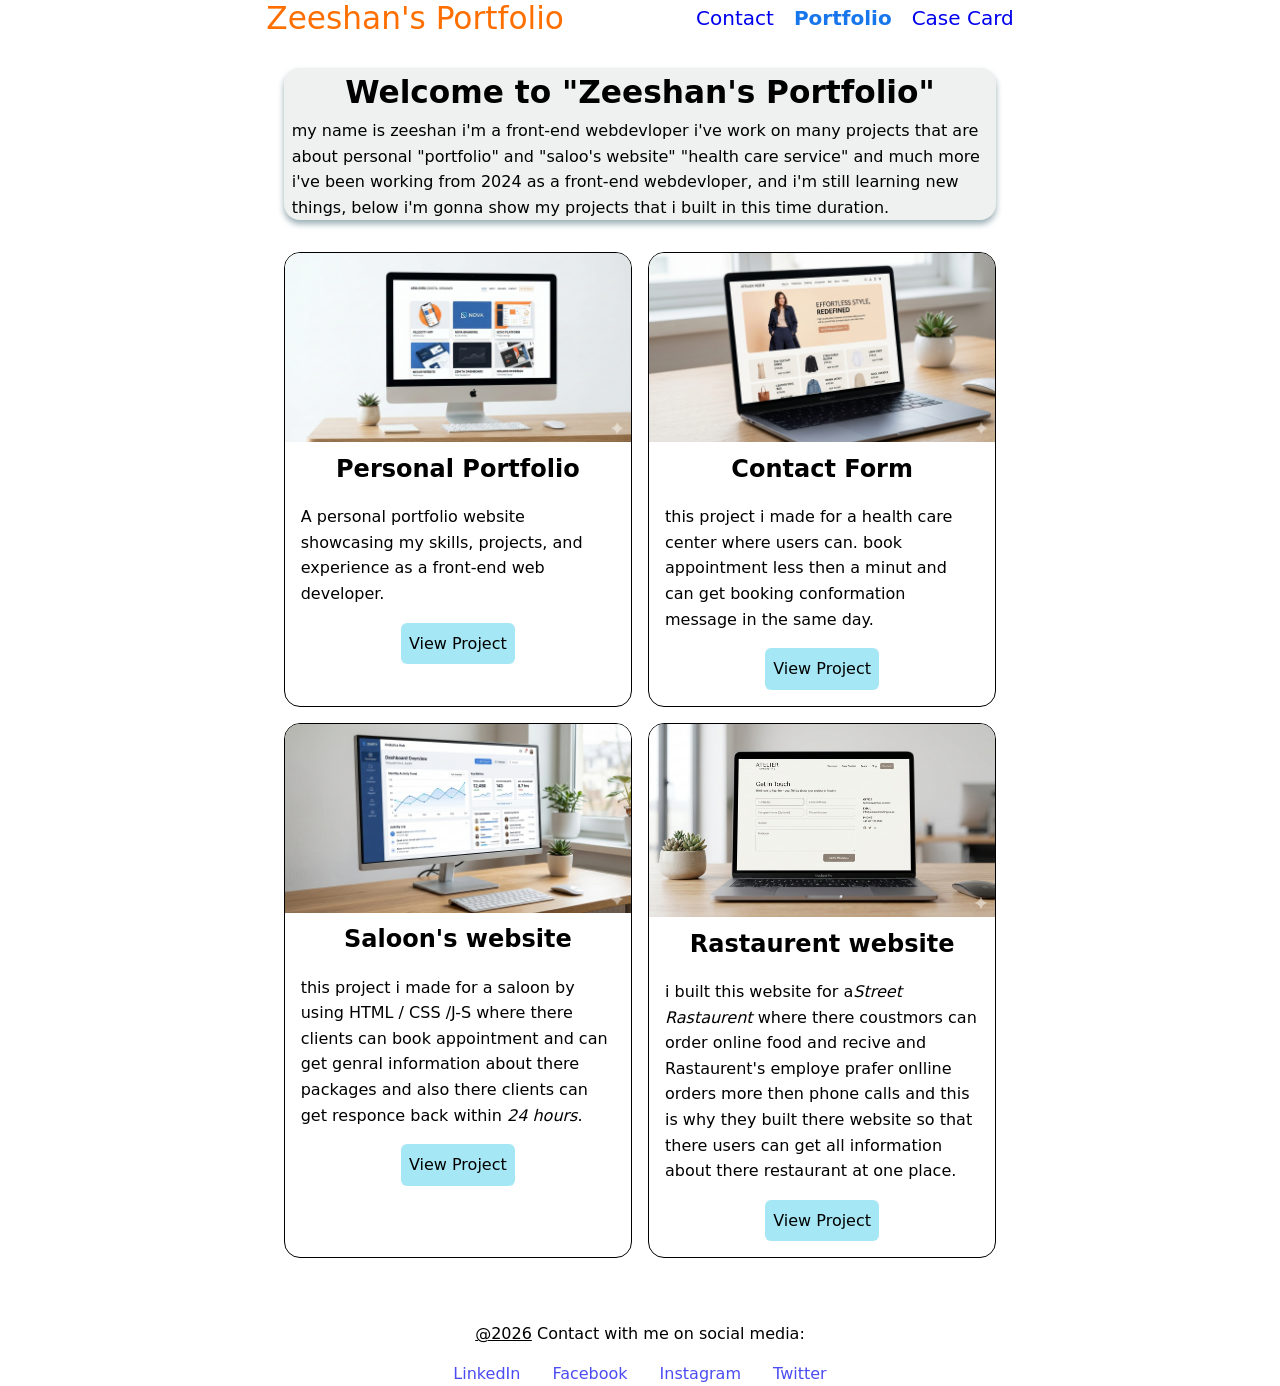
==== index.html @ 89364bf1 "Upload full project files" ====
<!DOCTYPE html>
<html lang="en">
    <head>
        <meta charset="UTF-8">
        <meta name="viewport" content="width=device-width, initial-scale=1.0">
        <title>My Portfolio</title>
        <link rel="stylesheet" href="style-sheet/globel.css">
        <link rel="stylesheet" href="style-sheet/portfolio.css">
    </head>
    <body>
        <a class="skip-link-btn" href="#main-content">Skip To Main Content</a>
        <header class="main-header">
            <div class="main-header-container">
                <a href="index.html" class="logo">Zeeshan's Portfolio</a>
                <nav class="nav-list" role="navigation">
                    <ul>
                    <li><a href="contact.html">Contact</a></li>
                    <li><a href="index.html" class="active">Portfolio</a></li>
                    <li><a href="case-card.html">Case Card</a></li>
                    </ul>
                </nav>
            </div>
        </header>
        <main class="main-content" id="main-content">
            <section class="section section-intro section--highlight">
            <h1 class="section__section-title">Welcome to "Zeeshan's Portfolio"</h1>
            <p class="intro-section-detail">my name is zeeshan i'm a front-end webdevloper i've work on many projects that are about
                 personal "portfolio" and "saloo's website" "health care service" and much more
                i've been working from 2024 as a front-end webdevloper, and i'm still learning new things,
                below i'm gonna show my projects that i built in this time duration.
            </p>
            </section>

            <section class="section project__cards">

                <div class="card">
                    <img class="card__image" src="images/first-card.png" alt="image of a example project" decoding="async" loading="lazy">
                    <h2 class="card__title">Personal Portfolio</h2>
                    <p class="card__description">A personal portfolio website showcasing my skills, projects, and experience as a front-end web developer.</p>
                    <a class="card__button card__button--highlight" href="case-card.html">View Project</a>
                </div>

                <div class="card">
                    <img class="card__image" src="images/second-card.png" alt="example image of a project" decoding="async" loading="lazy">
                    <h2  class="card__title" >Contact Form</h2>
                    <p class="card__description">this project i made for a health care center where users can. book appointment less then a minut and can get booking conformation message in the same day.</p>
                    <a class="card__button card__button--highlight" href="/">View Project</a>
                </div>

                <div class="card">
                    <img class="card__image" src="images/third-card.png" alt="example image of this devloper's project" decoding="async" loading="lazy">
                    <h2 class="card__title">Saloon's website</h2>
                    <p class="card__description">this project i made for a saloon by using HTML / CSS /J-S where there clients can book appointment and can get genral information about there packages and also there clients can get responce back within <em>24 hours</em>.</p>
                    <a class="card__button card__button--highlight" href="file:///Users/shani47/Desktop/html-mastrey-projects/accessibilitiy-raduse-motion.html">View Project</a>
                </div>

                <div class="card">
                    <img class="card__image" src="images/fourth-card.png" alt="example image of this devloper's project" decoding="async" loading="lazy">
                    <h2 class="card__title">Rastaurent website</h2>
                    <p class="card__description">i built this website for a<em>Street Rastaurent</em> where there coustmors can order online food and recive and Rastaurent's employe prafer onlline orders more then phone calls and this is why they built there website so that there users can get all information about there restaurant at one place.</p>
                    <a class="card__button card__button--highlight" href="file:///Users/shani47/Desktop/html-mastrey-projects/h-responcive.html">View Project</a>
                </div>
            </section>
        </main>
        <footer class="page-footer page-footer__basic">
            <span class="footer-detail"><u>@2026</u> Contact with me on social media:</span>
            <div class="social-links">
            <a href="https://www.linkedin.com/in/zeeshan-ali-9a0b4b1b5/" target="_blank" rel="noopener noreferrer">LinkedIn</a>
             <a href="https://www.facebook.com/zeeshan.ali.568/" target="_blank" rel="noopener noreferrer">Facebook</a>
              <a href="https://www.instagram.com/zeeshan_ali_47/" target="_blank" rel="noopener noreferrer">Instagram</a>
               <a href="https://www.twitter.com/zeeshan_ali_47/" target="_blank" rel="noopener noreferrer">Twitter</a>
            </div>
        </footer>
    </body>
</html>
---- style-sheet/globel.css ----
* {
    margin: 0;
    padding: 0;
    box-sizing: border-box;
}
:root {
    --text-sm: 1.0rem;
    --text-md: 1.25rem;
    --text-lg: 1.56rem;
    --text-xl: 1.95rem;

    --radius-medium: 1rem;

    --space-sm: 0.5rem;
    --space-md: 1.0rem;
    --space-lg: 2.0rem;
    --space-xl: 3.0rem;
    --space-xxl:3.5rem;

    --primary-color: rgb(23, 118, 235);
    --secondary-color: rgb(154, 174, 181);
    --danger-color: rgb(0, 0, 0);
    --strand-color:rgb(239, 241, 241);
}
body {
    font-family: system-ui, -apple-system, BlinkMacSystemFont, 'Segoe UI',
     Roboto, Oxygen, Ubuntu, Cantarell, 'Open Sans', 'Helvetica Neue', sans-serif;
     color: rgb(0, 0, 0);
     background-color: white;
}

.skip-link-btn {
    position: absolute;
    top: 0;
    left: 0;
    z-index: 1000;
    padding: var(--space-sm);
    background-color: rgb(175, 248, 167);
    border-radius: var(--radius-medium);
    text-decoration: none;
    transform: translateY(-100%);
    transition: all 300ms ease;
    
}
.skip-link-btn:focus {
    transform: translate(0);
    outline: 1px solid black;
    outline-offset: 2px;
}
.page-footer__basic {
      max-width: 75ch;
    margin-inline: auto;
    line-height: 1.5;
}
.main-header {
    max-width: 75ch;
    margin-inline: auto;
}
.main-header-container {
    display: flex;
    justify-content: space-between;
    align-items: center;
    padding: 0 var(--space-sm);
}
.logo {
    font-size: var(--text-xl);
    color: rgb(255, 111, 0);
    text-decoration: none;
}
.nav-list ul {
    display: flex;
    justify-content: space-between;
    gap: 20px;
    list-style: none;
}
.nav-list a {
    text-decoration: none;
    font-size: var(--text-md);
    transition: all 300ms ease;
}
.nav-list a.active {
font-weight: bold;    
color: var(--primary-color);
}
.footer-detail {
    text-align: center;
    font-size: var(--text-sm);
    align-items: center;
    display: block;
    margin-bottom: var(--space-md); 
}
.social-links {
    display: flex;
    text-decoration: none;
    opacity: 0.7;
    flex-wrap: wrap;
    gap: var(--space-lg);
    align-items: center;
    justify-content: center;
}
.social-links a {
    text-decoration: none;
}
---- style-sheet/portfolio.css ----
.main-content {
    max-width: 75ch;
    margin-inline: auto;
    padding: var(--space-lg) var(--space-sm);
    min-height: 800px;
}
                                         /*--footer section --*/



.section {
    max-width: 70ch;
    margin-inline: auto;
    line-height:1.6;
    margin-bottom: var(--space-lg);
}
.section-intro {
padding: 0 var(--space-sm);
border-radius: var(--radius-medium);
    border: none;
}
.section--highlight {
    background-color: var(--strand-color);
    box-shadow: 0 4px 6px var(--secondary-color);
}
.section__section-title {
    text-align: center;
    font-size: var(--text-xl);
}
                          /*--style for cards--*/
.project__cards {
    display: grid;
    grid-template-columns: repeat(auto-fit, minmax(300px, 1fr));
    gap: var(--space-md);
}
.card {
    border: 1px solid var(--danger-color);
    border-radius: var(--radius-medium);
    overflow: hidden;
    padding-bottom: var(--space-md);
    transition: all 300ms ease;
}
.card:hover {
   box-shadow: 0 5px 10px var(--secondary-color);
    transform: scale(1.03);
}
.card__image {
    width: 100%;
}
.card__title {
text-align: center;
}
.card__description {
    padding:  var(--space-md);
    font-size: var(--text-sm);
}
                              /*-- style for card button --*/
.card__button {
    display: block;
    border-radius: 6px;
    max-width: fit-content;
    border: none;
    padding: var(--space-sm);
    margin: 0 auto;
    text-decoration: none;
     background-color: rgb(255, 255, 255);
     color: rgb(0, 0, 0);
     font-size: var(--text-sm);
    cursor: pointer;
    transition: all 300ms ease;
}
.card__button--highlight {
    background-color: rgb(166, 231, 245);
}
.card__button:hover {
    background-color: rgb(38, 200, 245);
    transform: translateY(-3px);
    box-shadow: 0 4px 8px var(--secondary-color);
}
.card__button:active {
    transform: translateY(-1px);
    background-color: black;
    color: white;
}
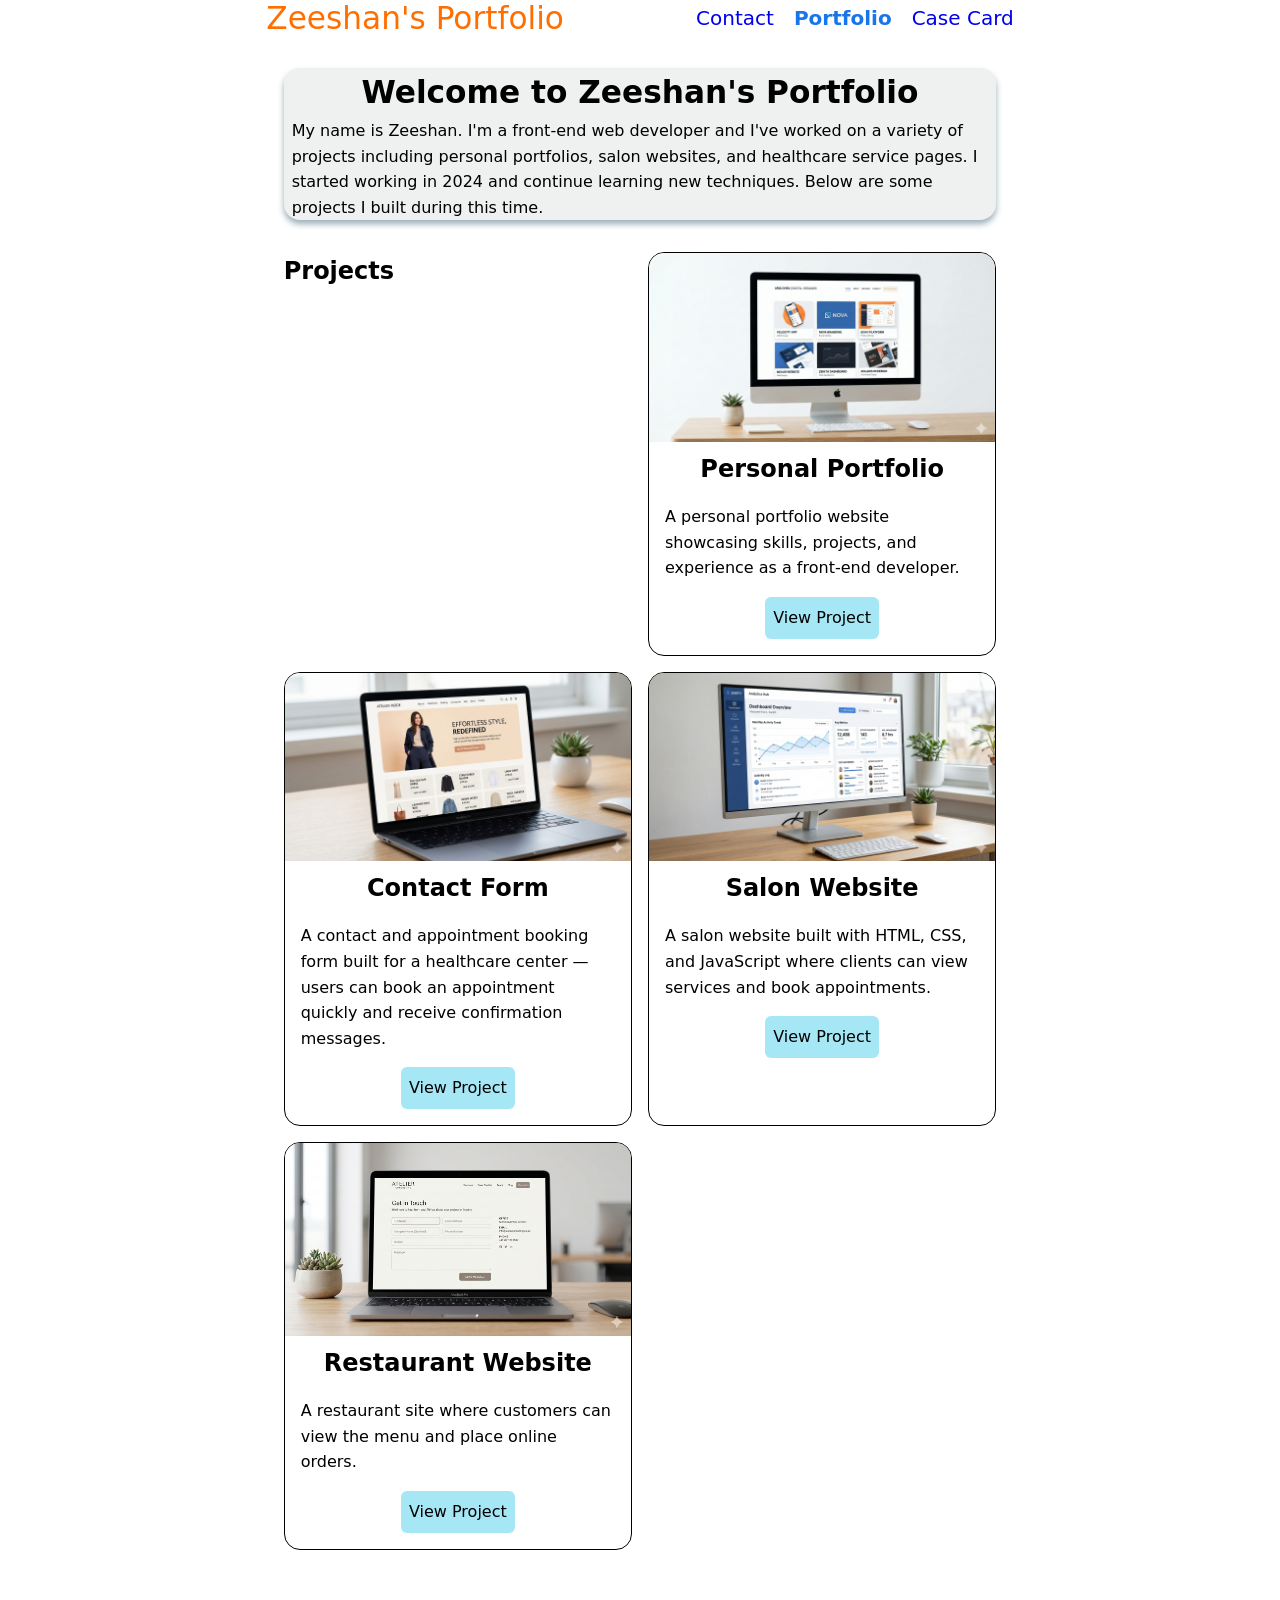
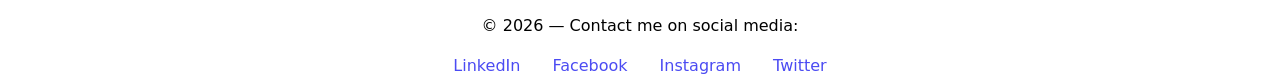
==== commit d4cc4d73: "Fix HTML markup, accessibility, typos, and links; add skip links and update README; prepare for publ" ====
--- a/index.html
+++ b/index.html
@@ -3,16 +3,16 @@
     <head>
         <meta charset="UTF-8">
         <meta name="viewport" content="width=device-width, initial-scale=1.0">
-        <title>My Portfolio</title>
+        <title>Zeeshan — Portfolio</title>
         <link rel="stylesheet" href="style-sheet/globel.css">
         <link rel="stylesheet" href="style-sheet/portfolio.css">
     </head>
     <body>
-        <a class="skip-link-btn" href="#main-content">Skip To Main Content</a>
+        <a class="skip-link-btn" href="#main-content">Skip to main content</a>
         <header class="main-header">
             <div class="main-header-container">
                 <a href="index.html" class="logo">Zeeshan's Portfolio</a>
-                <nav class="nav-list" role="navigation">
+                <nav class="nav-list" role="navigation" aria-label="Main navigation">
                     <ul>
                     <li><a href="contact.html">Contact</a></li>
                     <li><a href="index.html" class="active">Portfolio</a></li>
@@ -23,47 +23,44 @@
         </header>
         <main class="main-content" id="main-content">
             <section class="section section-intro section--highlight">
-            <h1 class="section__section-title">Welcome to "Zeeshan's Portfolio"</h1>
-            <p class="intro-section-detail">my name is zeeshan i'm a front-end webdevloper i've work on many projects that are about
-                 personal "portfolio" and "saloo's website" "health care service" and much more
-                i've been working from 2024 as a front-end webdevloper, and i'm still learning new things,
-                below i'm gonna show my projects that i built in this time duration.
-            </p>
+            <h1 class="section__section-title">Welcome to Zeeshan's Portfolio</h1>
+            <p class="intro-section-detail">My name is Zeeshan. I'm a front-end web developer and I've worked on a variety of projects including personal portfolios, salon websites, and healthcare service pages. I started working in 2024 and continue learning new techniques. Below are some projects I built during this time.</p>
             </section>
 
-            <section class="section project__cards">
+            <section class="section project__cards" aria-labelledby="projects-heading">
+                <h2 id="projects-heading" class="visually-hidden">Projects</h2>
 
                 <div class="card">
-                    <img class="card__image" src="images/first-card.png" alt="image of a example project" decoding="async" loading="lazy">
+                    <img class="card__image" src="images/first-card.png" alt="Screenshot: Personal portfolio project" decoding="async" loading="lazy">
                     <h2 class="card__title">Personal Portfolio</h2>
-                    <p class="card__description">A personal portfolio website showcasing my skills, projects, and experience as a front-end web developer.</p>
+                    <p class="card__description">A personal portfolio website showcasing skills, projects, and experience as a front-end developer.</p>
                     <a class="card__button card__button--highlight" href="case-card.html">View Project</a>
                 </div>
 
                 <div class="card">
-                    <img class="card__image" src="images/second-card.png" alt="example image of a project" decoding="async" loading="lazy">
-                    <h2  class="card__title" >Contact Form</h2>
-                    <p class="card__description">this project i made for a health care center where users can. book appointment less then a minut and can get booking conformation message in the same day.</p>
-                    <a class="card__button card__button--highlight" href="/">View Project</a>
+                    <img class="card__image" src="images/second-card.png" alt="Screenshot: Contact form project" decoding="async" loading="lazy">
+                    <h2 class="card__title">Contact Form</h2>
+                    <p class="card__description">A contact and appointment booking form built for a healthcare center — users can book an appointment quickly and receive confirmation messages.</p>
+                    <a class="card__button card__button--highlight" href="contact.html">View Project</a>
                 </div>
 
                 <div class="card">
-                    <img class="card__image" src="images/third-card.png" alt="example image of this devloper's project" decoding="async" loading="lazy">
-                    <h2 class="card__title">Saloon's website</h2>
-                    <p class="card__description">this project i made for a saloon by using HTML / CSS /J-S where there clients can book appointment and can get genral information about there packages and also there clients can get responce back within <em>24 hours</em>.</p>
-                    <a class="card__button card__button--highlight" href="file:///Users/shani47/Desktop/html-mastrey-projects/accessibilitiy-raduse-motion.html">View Project</a>
+                    <img class="card__image" src="images/third-card.png" alt="Screenshot: Salon website project" decoding="async" loading="lazy">
+                    <h2 class="card__title">Salon Website</h2>
+                    <p class="card__description">A salon website built with HTML, CSS, and JavaScript where clients can view services and book appointments.</p>
+                    <a class="card__button card__button--highlight" href="case-card.html">View Project</a>
                 </div>
 
                 <div class="card">
-                    <img class="card__image" src="images/fourth-card.png" alt="example image of this devloper's project" decoding="async" loading="lazy">
-                    <h2 class="card__title">Rastaurent website</h2>
-                    <p class="card__description">i built this website for a<em>Street Rastaurent</em> where there coustmors can order online food and recive and Rastaurent's employe prafer onlline orders more then phone calls and this is why they built there website so that there users can get all information about there restaurant at one place.</p>
-                    <a class="card__button card__button--highlight" href="file:///Users/shani47/Desktop/html-mastrey-projects/h-responcive.html">View Project</a>
+                    <img class="card__image" src="images/fourth-card.png" alt="Screenshot: Restaurant website project" decoding="async" loading="lazy">
+                    <h2 class="card__title">Restaurant Website</h2>
+                    <p class="card__description">A restaurant site where customers can view the menu and place online orders.</p>
+                    <a class="card__button card__button--highlight" href="case-card.html">View Project</a>
                 </div>
             </section>
         </main>
         <footer class="page-footer page-footer__basic">
-            <span class="footer-detail"><u>@2026</u> Contact with me on social media:</span>
+            <span class="footer-detail">© 2026 — Contact me on social media:</span>
             <div class="social-links">
             <a href="https://www.linkedin.com/in/zeeshan-ali-9a0b4b1b5/" target="_blank" rel="noopener noreferrer">LinkedIn</a>
              <a href="https://www.facebook.com/zeeshan.ali.568/" target="_blank" rel="noopener noreferrer">Facebook</a>
@@ -72,4 +69,4 @@
             </div>
         </footer>
     </body>
-</html>+</html>
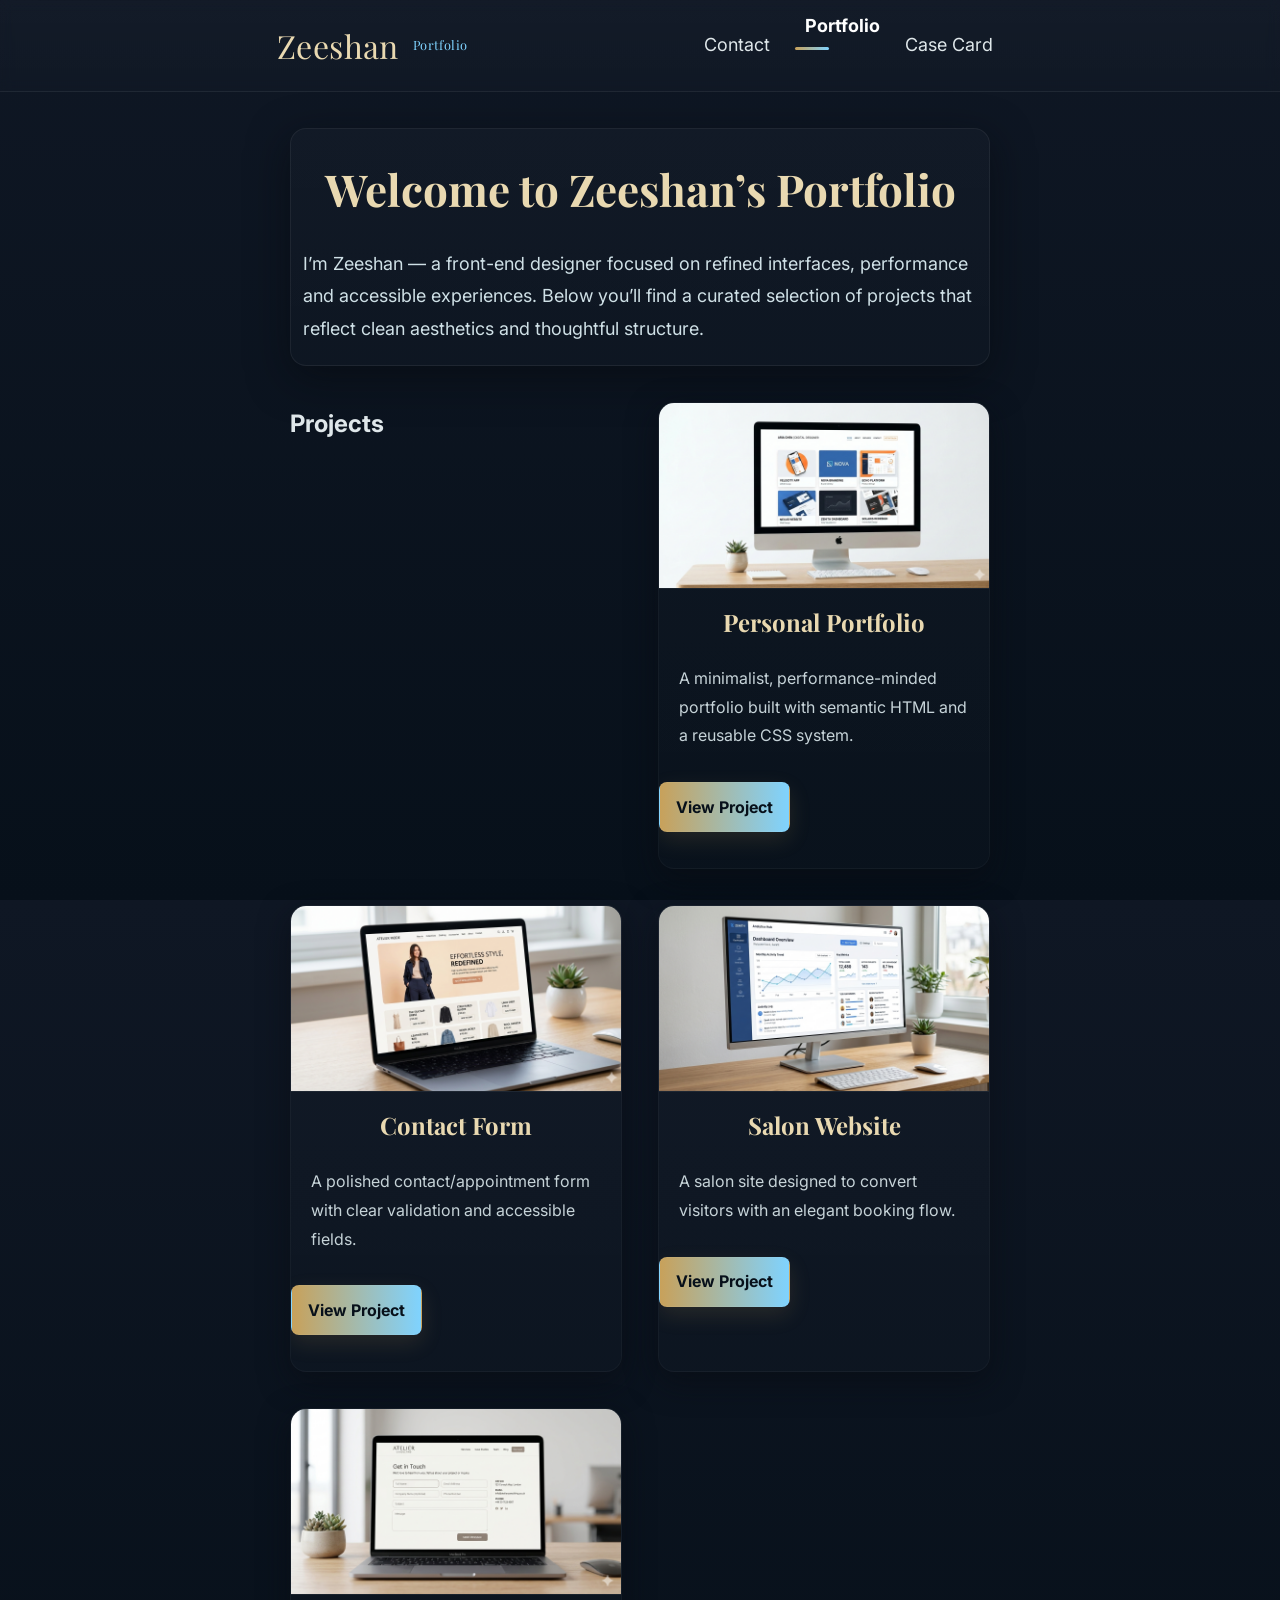
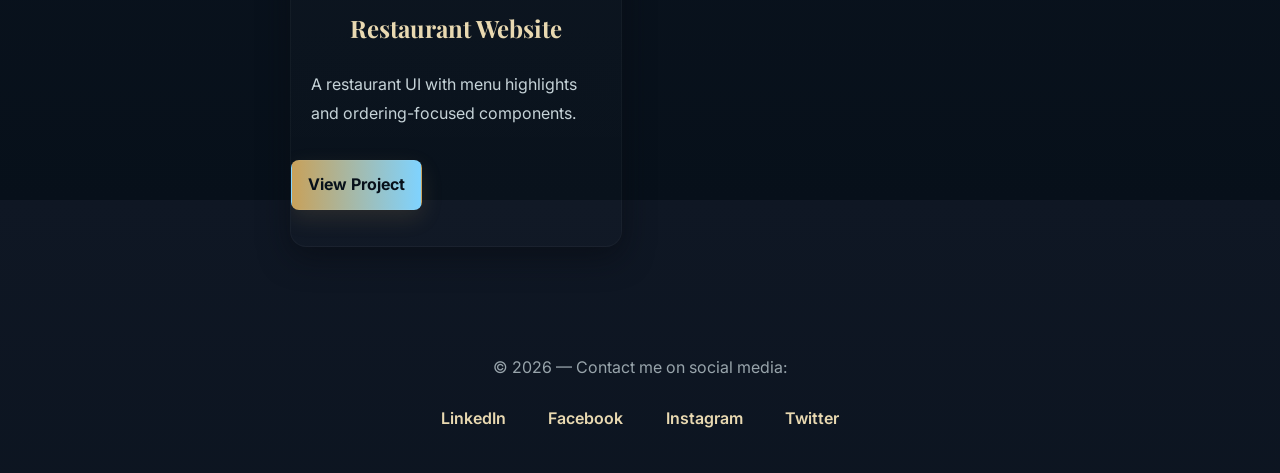
==== commit 82afe1de: "Merge luxury-redesign into main: apply luxury redesign across site (HTML + CSS)" ====
--- a/index.html
+++ b/index.html
@@ -1,72 +1,81 @@
 <!DOCTYPE html>
 <html lang="en">
-    <head>
-        <meta charset="UTF-8">
-        <meta name="viewport" content="width=device-width, initial-scale=1.0">
-        <title>Zeeshan — Portfolio</title>
-        <link rel="stylesheet" href="style-sheet/globel.css">
-        <link rel="stylesheet" href="style-sheet/portfolio.css">
-    </head>
-    <body>
-        <a class="skip-link-btn" href="#main-content">Skip to main content</a>
-        <header class="main-header">
-            <div class="main-header-container">
-                <a href="index.html" class="logo">Zeeshan's Portfolio</a>
-                <nav class="nav-list" role="navigation" aria-label="Main navigation">
-                    <ul>
-                    <li><a href="contact.html">Contact</a></li>
-                    <li><a href="index.html" class="active">Portfolio</a></li>
-                    <li><a href="case-card.html">Case Card</a></li>
-                    </ul>
-                </nav>
-            </div>
-        </header>
-        <main class="main-content" id="main-content">
-            <section class="section section-intro section--highlight">
-            <h1 class="section__section-title">Welcome to Zeeshan's Portfolio</h1>
-            <p class="intro-section-detail">My name is Zeeshan. I'm a front-end web developer and I've worked on a variety of projects including personal portfolios, salon websites, and healthcare service pages. I started working in 2024 and continue learning new techniques. Below are some projects I built during this time.</p>
-            </section>
+  <head>
+    <meta charset="utf-8" />
+    <meta name="viewport" content="width=device-width,initial-scale=1" />
+    <title>Zeeshan — Portfolio (Luxury)</title>
 
-            <section class="section project__cards" aria-labelledby="projects-heading">
-                <h2 id="projects-heading" class="visually-hidden">Projects</h2>
+    <link rel="preconnect" href="https://fonts.googleapis.com" />
+    <link rel="preconnect" href="https://fonts.gstatic.com" crossorigin />
+    <link href="https://fonts.googleapis.com/css2?family=Inter:wght@300;400;600;700&family=Playfair+Display:wght@500;700&display=swap" rel="stylesheet">
 
-                <div class="card">
-                    <img class="card__image" src="images/first-card.png" alt="Screenshot: Personal portfolio project" decoding="async" loading="lazy">
-                    <h2 class="card__title">Personal Portfolio</h2>
-                    <p class="card__description">A personal portfolio website showcasing skills, projects, and experience as a front-end developer.</p>
-                    <a class="card__button card__button--highlight" href="case-card.html">View Project</a>
-                </div>
+    <link rel="stylesheet" href="style-sheet/globel.css">
+    <link rel="stylesheet" href="style-sheet/portfolio.css">
+  </head>
+  <body>
+    <a class="skip-link-btn" href="#main-content">Skip to main content</a>
 
-                <div class="card">
-                    <img class="card__image" src="images/second-card.png" alt="Screenshot: Contact form project" decoding="async" loading="lazy">
-                    <h2 class="card__title">Contact Form</h2>
-                    <p class="card__description">A contact and appointment booking form built for a healthcare center — users can book an appointment quickly and receive confirmation messages.</p>
-                    <a class="card__button card__button--highlight" href="contact.html">View Project</a>
-                </div>
+    <header class="main-header" role="banner">
+      <div class="main-header-container">
+        <a href="index.html" class="logo">Zeeshan<span style="font-size:0.8rem; color:var(--color-highlight); margin-left:6px;">Portfolio</span></a>
 
-                <div class="card">
-                    <img class="card__image" src="images/third-card.png" alt="Screenshot: Salon website project" decoding="async" loading="lazy">
-                    <h2 class="card__title">Salon Website</h2>
-                    <p class="card__description">A salon website built with HTML, CSS, and JavaScript where clients can view services and book appointments.</p>
-                    <a class="card__button card__button--highlight" href="case-card.html">View Project</a>
-                </div>
+        <nav class="nav-list" role="navigation" aria-label="Main navigation">
+          <ul>
+            <li><a href="contact.html">Contact</a></li>
+            <li><a href="index.html" class="active">Portfolio</a></li>
+            <li><a href="case-card.html">Case Card</a></li>
+          </ul>
+        </nav>
+      </div>
+    </header>
 
-                <div class="card">
-                    <img class="card__image" src="images/fourth-card.png" alt="Screenshot: Restaurant website project" decoding="async" loading="lazy">
-                    <h2 class="card__title">Restaurant Website</h2>
-                    <p class="card__description">A restaurant site where customers can view the menu and place online orders.</p>
-                    <a class="card__button card__button--highlight" href="case-card.html">View Project</a>
-                </div>
-            </section>
-        </main>
-        <footer class="page-footer page-footer__basic">
-            <span class="footer-detail">© 2026 — Contact me on social media:</span>
-            <div class="social-links">
-            <a href="https://www.linkedin.com/in/zeeshan-ali-9a0b4b1b5/" target="_blank" rel="noopener noreferrer">LinkedIn</a>
-             <a href="https://www.facebook.com/zeeshan.ali.568/" target="_blank" rel="noopener noreferrer">Facebook</a>
-              <a href="https://www.instagram.com/zeeshan_ali_47/" target="_blank" rel="noopener noreferrer">Instagram</a>
-               <a href="https://www.twitter.com/zeeshan_ali_47/" target="_blank" rel="noopener noreferrer">Twitter</a>
-            </div>
-        </footer>
-    </body>
+    <main class="main-content container" id="main-content">
+      <section class="section section-intro">
+        <h1 class="section__section-title">Welcome to Zeeshan’s Portfolio</h1>
+        <p class="intro-section-detail">I’m Zeeshan — a front-end designer focused on refined interfaces, performance and accessible experiences. Below you’ll find a curated selection of projects that reflect clean aesthetics and thoughtful structure.</p>
+      </section>
+
+      <section class="section project__cards" aria-labelledby="projects-heading">
+        <h2 id="projects-heading" class="visually-hidden">Projects</h2>
+
+        <div class="card">
+          <img class="card__image" src="images/first-card.png" alt="Screenshot: Personal portfolio project" decoding="async" loading="lazy">
+          <h2 class="card__title">Personal Portfolio</h2>
+          <p class="card__description">A minimalist, performance-minded portfolio built with semantic HTML and a reusable CSS system.</p>
+          <a class="card__button card__button--highlight" href="case-card.html" aria-label="View personal portfolio case study">View Project</a>
+        </div>
+
+        <div class="card">
+          <img class="card__image" src="images/second-card.png" alt="Screenshot: Contact form project" decoding="async" loading="lazy">
+          <h2 class="card__title">Contact Form</h2>
+          <p class="card__description">A polished contact/appointment form with clear validation and accessible fields.</p>
+          <a class="card__button card__button--highlight" href="contact.html" aria-label="View contact form project">View Project</a>
+        </div>
+
+        <div class="card">
+          <img class="card__image" src="images/third-card.png" alt="Screenshot: Salon website project" decoding="async" loading="lazy">
+          <h2 class="card__title">Salon Website</h2>
+          <p class="card__description">A salon site designed to convert visitors with an elegant booking flow.</p>
+          <a class="card__button card__button--highlight" href="case-card.html">View Project</a>
+        </div>
+
+        <div class="card">
+          <img class="card__image" src="images/fourth-card.png" alt="Screenshot: Restaurant website project" decoding="async" loading="lazy">
+          <h2 class="card__title">Restaurant Website</h2>
+          <p class="card__description">A restaurant UI with menu highlights and ordering-focused components.</p>
+          <a class="card__button card__button--highlight" href="case-card.html">View Project</a>
+        </div>
+      </section>
+    </main>
+
+    <footer class="page-footer page-footer__basic" role="contentinfo">
+      <span class="footer-detail">© 2026 — Contact me on social media:</span>
+      <div class="social-links">
+        <a href="https://www.linkedin.com/in/zeeshan-ali-9a0b4b1b5/" target="_blank" rel="noopener noreferrer">LinkedIn</a>
+        <a href="https://www.facebook.com/zeeshan.ali.568/" target="_blank" rel="noopener noreferrer">Facebook</a>
+        <a href="https://www.instagram.com/zeeshan_ali_47/" target="_blank" rel="noopener noreferrer">Instagram</a>
+        <a href="https://www.twitter.com/zeeshan_ali_47/" target="_blank" rel="noopener noreferrer">Twitter</a>
+      </div>
+    </footer>
+  </body>
 </html>
--- a/style-sheet/globel.css
+++ b/style-sheet/globel.css
@@ -1,103 +1,192 @@
 * {
-    margin: 0;
-    padding: 0;
-    box-sizing: border-box;
+  margin: 0;
+  padding: 0;
+  box-sizing: border-box;
 }
+
 :root {
-    --text-sm: 1.0rem;
-    --text-md: 1.25rem;
-    --text-lg: 1.56rem;
-    --text-xl: 1.95rem;
+  --font-heading: 'Playfair Display', serif;
+  --font-body: 'Inter', system-ui, -apple-system, 'Segoe UI', Roboto, 'Helvetica Neue', Arial, sans-serif;
 
-    --radius-medium: 1rem;
+  --text-sm: 1rem;
+  --text-md: 1.125rem;
+  --text-lg: 1.5rem;
+  --text-xl: 2rem;
+  --text-xxl: 2.75rem;
 
-    --space-sm: 0.5rem;
-    --space-md: 1.0rem;
-    --space-lg: 2.0rem;
-    --space-xl: 3.0rem;
-    --space-xxl:3.5rem;
+  --radius-medium: 1rem;
+  --radius-pill: 999px;
 
-    --primary-color: rgb(23, 118, 235);
-    --secondary-color: rgb(154, 174, 181);
-    --danger-color: rgb(0, 0, 0);
-    --strand-color:rgb(239, 241, 241);
+  --space-xs: 0.25rem;
+  --space-sm: 0.75rem;
+  --space-md: 1.25rem;
+  --space-lg: 2.25rem;
+  --space-xl: 3.5rem;
+
+  --color-bg: #0f1724;
+  --color-surface: #0b1622;
+  --color-muted: #dfe7ea;
+  --color-accent: #c8a15a;
+  --color-accent-2: #e9d9b1;
+  --color-highlight: #7fd3ff;
+  --color-shadow: rgba(6, 10, 15, 0.6);
+
+  --glass-bg: rgba(255,255,255,0.03);
+  --glass-border: rgba(255,255,255,0.06);
+
+  --easing: cubic-bezier(.2,.9,.2,1);
 }
-body {
-    font-family: system-ui, -apple-system, BlinkMacSystemFont, 'Segoe UI',
-     Roboto, Oxygen, Ubuntu, Cantarell, 'Open Sans', 'Helvetica Neue', sans-serif;
-     color: rgb(0, 0, 0);
-     background-color: white;
+
+html, body {
+  height: 100%;
+  background: linear-gradient(180deg, var(--color-bg) 0%, #07101a 100%);
+  color: var(--color-muted);
+  font-family: var(--font-body);
+  -webkit-font-smoothing: antialiased;
+  -moz-osx-font-smoothing: grayscale;
+  line-height: 1.6;
+}
+
+.container {
+  max-width: 75ch;
+  margin-inline: auto;
+  padding: 0 var(--space-sm);
 }
 
 .skip-link-btn {
-    position: absolute;
-    top: 0;
-    left: 0;
-    z-index: 1000;
-    padding: var(--space-sm);
-    background-color: rgb(175, 248, 167);
-    border-radius: var(--radius-medium);
-    text-decoration: none;
-    transform: translateY(-100%);
-    transition: all 300ms ease;
-    
+  position: absolute;
+  top: 1rem;
+  left: 1rem;
+  z-index: 1000;
+  padding: 0.5rem 0.75rem;
+  background: linear-gradient(90deg, var(--color-accent), var(--color-accent-2));
+  color: #07101a;
+  border-radius: var(--radius-medium);
+  text-decoration: none;
+  transform: translateY(-200%);
+  transition: transform 280ms var(--easing), box-shadow 280ms var(--easing);
+  box-shadow: 0 6px 18px rgba(8,10,12,0.45);
 }
+
 .skip-link-btn:focus {
-    transform: translate(0);
-    outline: 1px solid black;
-    outline-offset: 2px;
+  transform: translateY(0);
+  outline: 3px solid rgba(255,255,255,0.06);
+  outline-offset: 4px;
 }
+
+.main-header {
+  backdrop-filter: blur(6px);
+  background: linear-gradient(180deg, rgba(255,255,255,0.02), rgba(255,255,255,0.01));
+  border-bottom: 1px solid var(--glass-border);
+  position: sticky;
+  top: 0;
+  z-index: 800;
+}
+
+.main-header-container {
+  max-width: 75ch;
+  margin-inline: auto;
+  display: flex;
+  align-items: center;
+  justify-content: space-between;
+  padding: var(--space-sm) var(--space-sm);
+}
+
+.logo {
+  font-family: var(--font-heading);
+  font-size: var(--text-xl);
+  letter-spacing: 0.4px;
+  color: var(--color-accent-2);
+  text-decoration: none;
+  display: inline-flex;
+  align-items: center;
+  gap: 0.5rem;
+}
+
+.nav-list ul {
+  display: flex;
+  gap: 1rem;
+  list-style: none;
+  align-items: center;
+}
+
+.nav-list a {
+  color: var(--color-muted);
+  font-size: var(--text-md);
+  text-decoration: none;
+  padding: 0.4rem 0.6rem;
+  border-radius: 8px;
+  transition: all 240ms var(--easing);
+  position: relative;
+}
+
+.nav-list a:hover,
+.nav-list a:focus {
+  color: white;
+  transform: translateY(-2px);
+  box-shadow: 0 6px 18px rgba(0,0,0,0.6), 0 0 12px rgba(127,211,255,0.06);
+}
+
+.nav-list a.active {
+  color: white;
+  font-weight: 700;
+}
+
+.nav-list a.active::after {
+  content: "";
+  display: block;
+  height: 3px;
+  width: 40%;
+  background: linear-gradient(90deg, var(--color-accent), var(--color-highlight));
+  border-radius: 4px;
+  margin-top: 6px;
+}
+
 .page-footer__basic {
-      max-width: 75ch;
-    margin-inline: auto;
-    line-height: 1.5;
+  max-width: 75ch;
+  margin-inline: auto;
+  padding: var(--space-lg) var(--space-sm);
+  text-align: center;
+  color: #bfcad0;
 }
-.main-header {
-    max-width: 75ch;
-    margin-inline: auto;
+
+.footer-detail {
+  display: block;
+  margin-bottom: var(--space-md);
+  color: #98a4ab;
 }
-.main-header-container {
-    display: flex;
-    justify-content: space-between;
-    align-items: center;
-    padding: 0 var(--space-sm);
+
+.social-links {
+  display: flex;
+  gap: var(--space-md);
+  justify-content: center;
+  flex-wrap: wrap;
 }
-.logo {
-    font-size: var(--text-xl);
-    color: rgb(255, 111, 0);
-    text-decoration: none;
+
+.social-links a {
+  color: var(--color-accent-2);
+  text-decoration: none;
+  font-weight: 600;
+  padding: 0.35rem 0.7rem;
+  border-radius: 8px;
+  transition: transform 220ms var(--easing), box-shadow 220ms var(--easing);
 }
-.nav-list ul {
-    display: flex;
-    justify-content: space-between;
-    gap: 20px;
-    list-style: none;
+
+.social-links a:hover {
+  transform: translateY(-3px);
+  box-shadow: 0 8px 20px rgba(6,10,15,0.5);
 }
-.nav-list a {
-    text-decoration: none;
-    font-size: var(--text-md);
-    transition: all 300ms ease;
+
+@media (max-width: 760px) {
+  .main-header-container {
+    padding-inline: var(--space-sm);
+  }
+
+  .nav-list ul {
+    gap: 0.5rem;
+  }
+
+  .logo {
+    font-size: 1.125rem;
+  }
 }
-.nav-list a.active {
-font-weight: bold;    
-color: var(--primary-color);
-}
-.footer-detail {
-    text-align: center;
-    font-size: var(--text-sm);
-    align-items: center;
-    display: block;
-    margin-bottom: var(--space-md); 
-}
-.social-links {
-    display: flex;
-    text-decoration: none;
-    opacity: 0.7;
-    flex-wrap: wrap;
-    gap: var(--space-lg);
-    align-items: center;
-    justify-content: center;
-}
-.social-links a {
-    text-decoration: none;
-}
--- a/style-sheet/portfolio.css
+++ b/style-sheet/portfolio.css
@@ -1,85 +1,103 @@
-
 .main-content {
-    max-width: 75ch;
-    margin-inline: auto;
-    padding: var(--space-lg) var(--space-sm);
-    min-height: 800px;
+  max-width: 75ch;
+  margin-inline: auto;
+  padding: var(--space-lg) var(--space-sm);
+  min-height: 720px;
+  color: var(--color-muted);
 }
-                                         /*--footer section --*/
-
-
 
 .section {
-    max-width: 70ch;
-    margin-inline: auto;
-    line-height:1.6;
-    margin-bottom: var(--space-lg);
+  max-width: 70ch;
+  margin-inline: auto;
+  line-height: 1.8;
+  margin-bottom: var(--space-lg);
 }
+
 .section-intro {
-padding: 0 var(--space-sm);
-border-radius: var(--radius-medium);
-    border: none;
+  padding: var(--space-md) var(--space-sm);
+  border-radius: var(--radius-medium);
+  background: linear-gradient(180deg, rgba(255,255,255,0.02), rgba(255,255,255,0.01));
+  border: 1px solid var(--glass-border);
+  box-shadow: 0 12px 40px rgba(6,10,15,0.6);
 }
-.section--highlight {
-    background-color: var(--strand-color);
-    box-shadow: 0 4px 6px var(--secondary-color);
+
+.section__section-title {
+  text-align: center;
+  font-size: var(--text-xxl);
+  font-family: var(--font-heading);
+  color: var(--color-accent-2);
+  margin-bottom: var(--space-md);
 }
-.section__section-title {
-    text-align: center;
-    font-size: var(--text-xl);
+
+.project__cards {
+  display: grid;
+  grid-template-columns: repeat(auto-fit, minmax(300px, 1fr));
+  gap: var(--space-lg);
+  margin-top: var(--space-md);
 }
-                          /*--style for cards--*/
-.project__cards {
-    display: grid;
-    grid-template-columns: repeat(auto-fit, minmax(300px, 1fr));
-    gap: var(--space-md);
+
+.card {
+  background: linear-gradient(180deg, rgba(255,255,255,0.02), rgba(255,255,255,0.01));
+  border-radius: var(--radius-medium);
+  overflow: hidden;
+  padding-bottom: var(--space-md);
+  transition: transform 350ms var(--easing), box-shadow 350ms var(--easing);
+  border: 1px solid rgba(255,255,255,0.03);
+  box-shadow: 0 10px 30px rgba(8,12,18,0.6);
 }
-.card {
-    border: 1px solid var(--danger-color);
-    border-radius: var(--radius-medium);
-    overflow: hidden;
-    padding-bottom: var(--space-md);
-    transition: all 300ms ease;
+
+.card:hover {
+  transform: translateY(-8px) scale(1.01);
+  box-shadow: 0 26px 60px rgba(6,10,15,0.7);
 }
-.card:hover {
-   box-shadow: 0 5px 10px var(--secondary-color);
-    transform: scale(1.03);
+
+.card__image {
+  width: 100%;
+  display: block;
+  aspect-ratio: 16/9;
+  object-fit: cover;
+  border-bottom: 1px solid var(--glass-border);
 }
-.card__image {
-    width: 100%;
+
+.card__title {
+  text-align: center;
+  margin-top: var(--space-sm);
+  font-family: var(--font-heading);
+  font-size: var(--text-lg);
+  color: var(--color-accent-2);
 }
-.card__title {
-text-align: center;
+
+.card__description {
+  padding: var(--space-md);
+  font-size: var(--text-sm);
+  color: #c6d3d8;
 }
-.card__description {
-    padding:  var(--space-md);
-    font-size: var(--text-sm);
+
+.card__button {
+  display: inline-block;
+  border-radius: 8px;
+  padding: 0.6rem 1rem;
+  margin: 0.75rem auto 1rem;
+  text-decoration: none;
+  background: linear-gradient(90deg, rgba(200,161,90,0.08), rgba(127,211,255,0.03));
+  color: var(--color-accent-2);
+  font-weight: 700;
+  border: 1px solid rgba(255,255,255,0.04);
+  cursor: pointer;
+  transition: all 260ms var(--easing);
 }
-                              /*-- style for card button --*/
-.card__button {
-    display: block;
-    border-radius: 6px;
-    max-width: fit-content;
-    border: none;
-    padding: var(--space-sm);
-    margin: 0 auto;
-    text-decoration: none;
-     background-color: rgb(255, 255, 255);
-     color: rgb(0, 0, 0);
-     font-size: var(--text-sm);
-    cursor: pointer;
-    transition: all 300ms ease;
+
+.card__button--highlight {
+  background: linear-gradient(90deg, var(--color-accent), var(--color-highlight));
+  color: #07101a;
+  box-shadow: 0 8px 22px rgba(200,161,90,0.14);
 }
-.card__button--highlight {
-    background-color: rgb(166, 231, 245);
+
+.card__button:hover {
+  transform: translateY(-3px);
 }
-.card__button:hover {
-    background-color: rgb(38, 200, 245);
-    transform: translateY(-3px);
-    box-shadow: 0 4px 8px var(--secondary-color);
+
+.section-intro p {
+  color: #cfe0e6;
+  font-size: var(--text-md);
 }
-.card__button:active {
-    transform: translateY(-1px);
-    background-color: black;
-    color: white;
-}
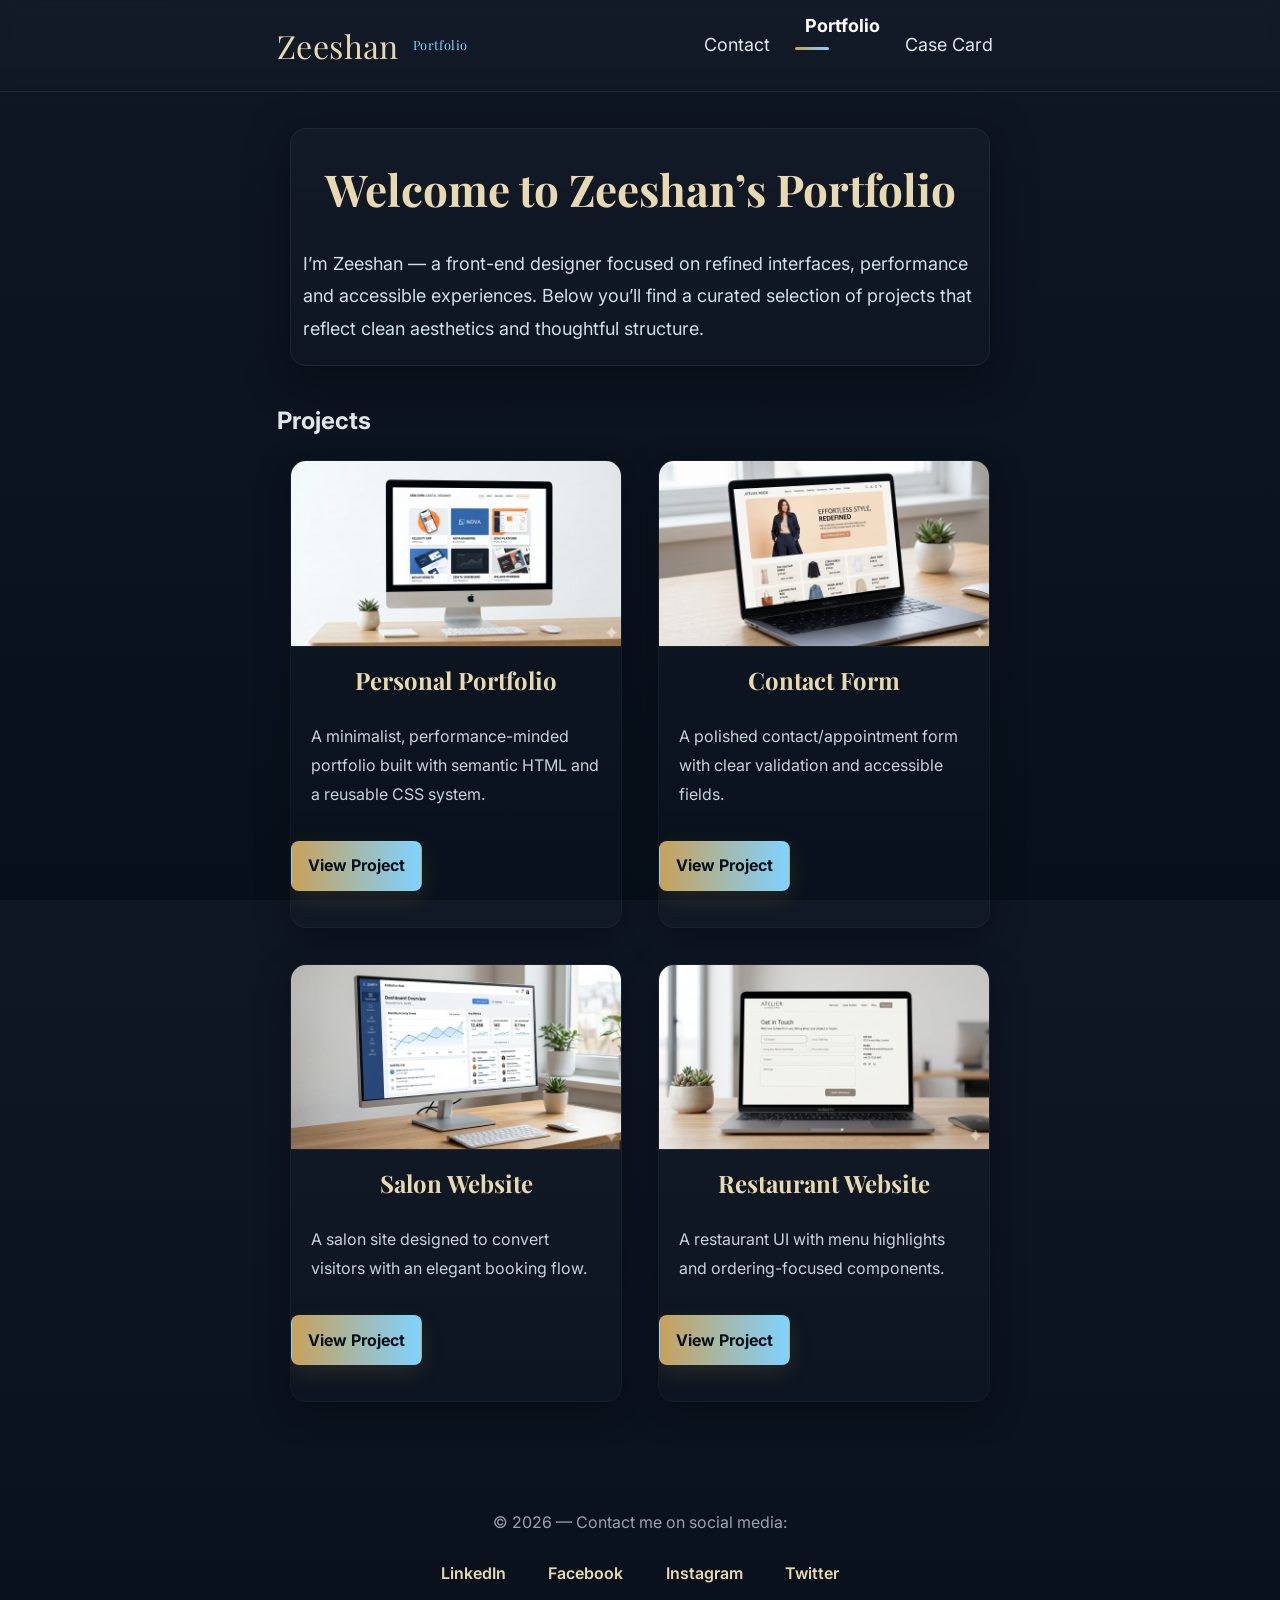
==== commit e4910e28: "Fix indentation and formatting in index.html" ====
--- a/index.html
+++ b/index.html
@@ -34,10 +34,10 @@
         <h1 class="section__section-title">Welcome to Zeeshan’s Portfolio</h1>
         <p class="intro-section-detail">I’m Zeeshan — a front-end designer focused on refined interfaces, performance and accessible experiences. Below you’ll find a curated selection of projects that reflect clean aesthetics and thoughtful structure.</p>
       </section>
-
+      
+        <h2 id="projects-heading" class="visually-hidden">Projects</h2>
+      
       <section class="section project__cards" aria-labelledby="projects-heading">
-        <h2 id="projects-heading" class="visually-hidden">Projects</h2>
-
         <div class="card">
           <img class="card__image" src="images/first-card.png" alt="Screenshot: Personal portfolio project" decoding="async" loading="lazy">
           <h2 class="card__title">Personal Portfolio</h2>
